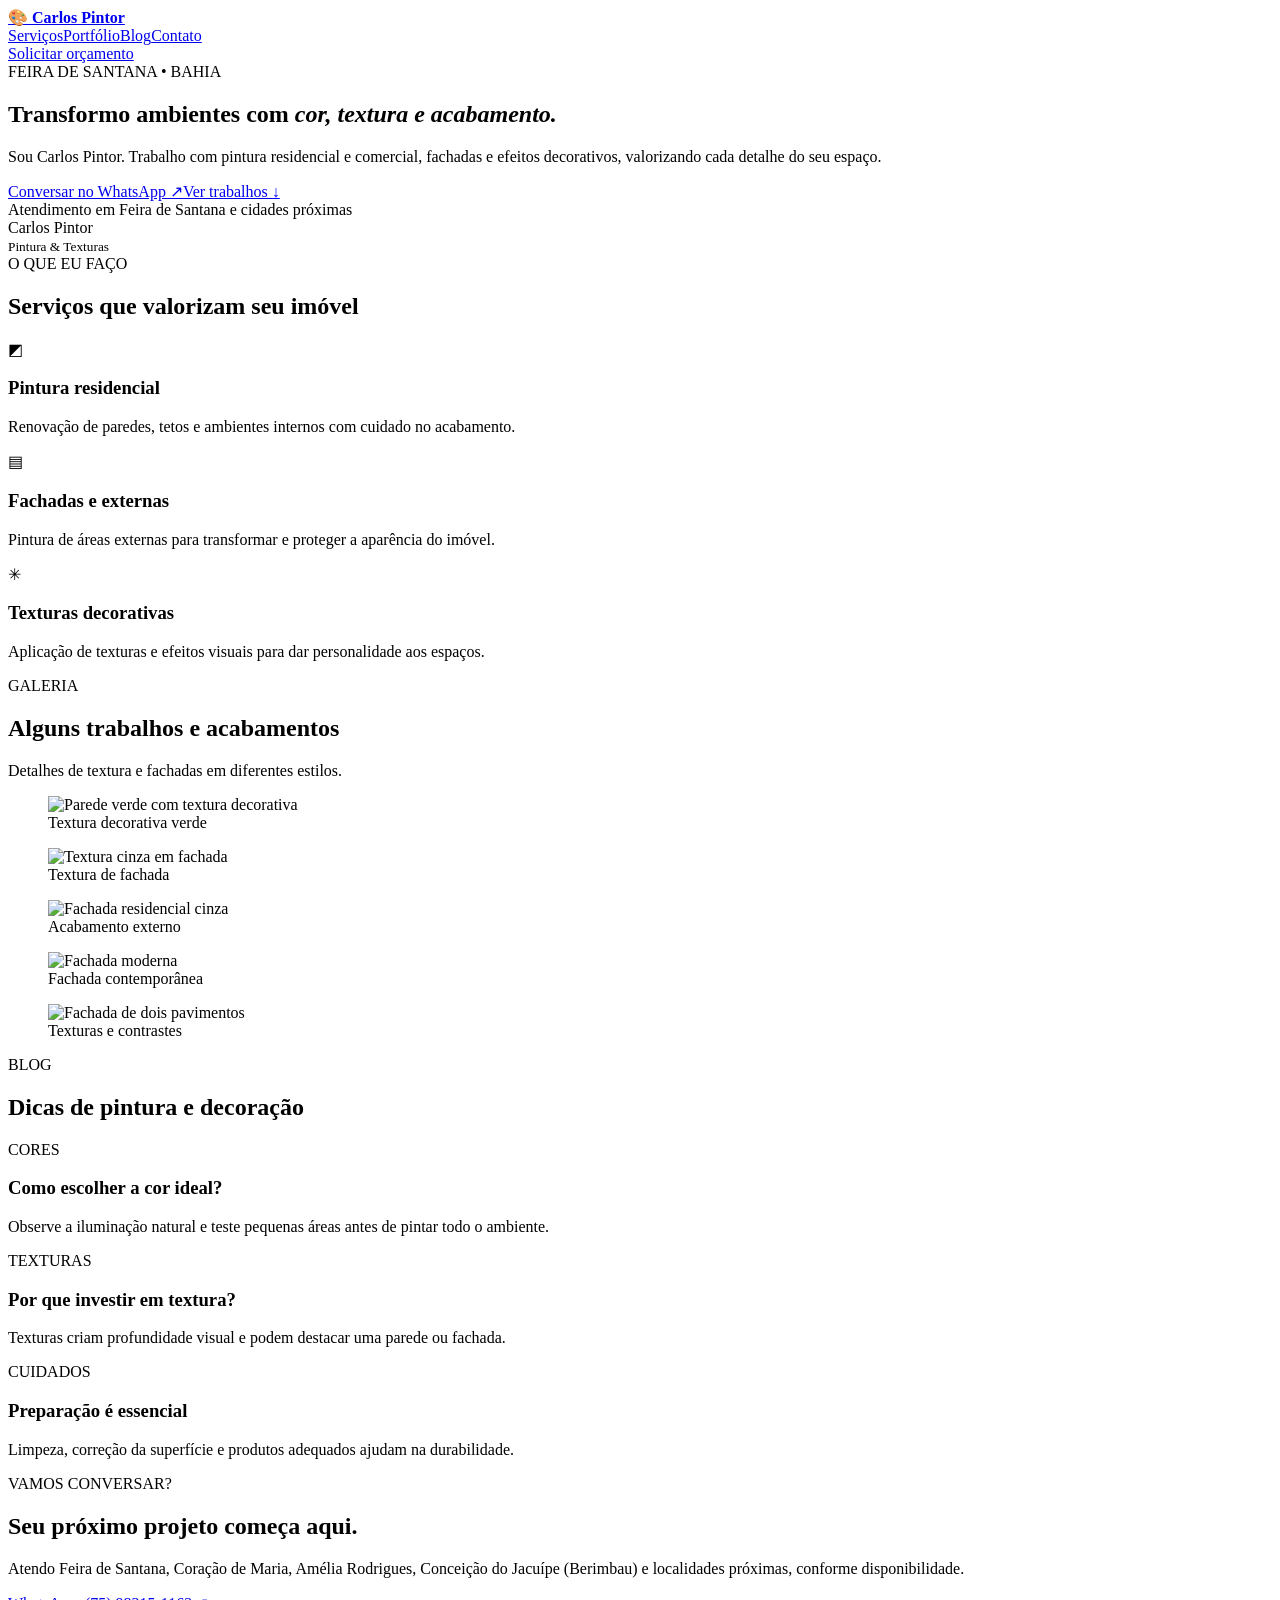
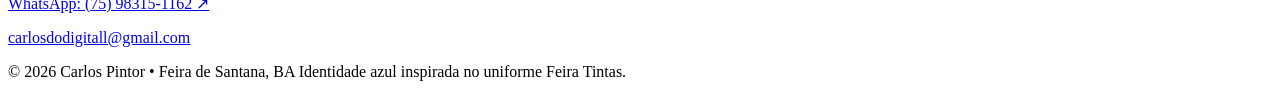
==== index.html @ fbe7dc2e "feat: criar página de portfólio Carlos Pintor" ====
<!doctype html><html lang="pt-BR"><head><meta charset="UTF-8"><meta name="viewport" content="width=device-width,initial-scale=1"><meta name="description" content="Carlos Pintor: pintura residencial, fachadas e texturas em Feira de Santana e região. Peça seu orçamento."><title>Carlos Pintor | Pintura e Texturas</title><link rel="stylesheet" href="/styles.css"></head><body><header><a class="brand" href="#inicio">🎨 <strong>Carlos Pintor</strong></a><nav><a href="#servicos">Serviços</a><a href="#projetos">Portfólio</a><a href="#blog">Blog</a><a href="#contato">Contato</a></nav><a class="btn small" href="https://wa.me/5575983151162?text=Ol%C3%A1%2C%20quero%20um%20or%C3%A7amento%20de%20pintura" target="_blank" rel="noopener noreferrer">Solicitar orçamento</a></header><main><section class="hero" id="inicio"><div class="hero-copy"><span class="eyebrow">FEIRA DE SANTANA • BAHIA</span><h1>Transformo ambientes com <em>cor, textura e acabamento.</em></h1><p>Sou Carlos Pintor. Trabalho com pintura residencial e comercial, fachadas e efeitos decorativos, valorizando cada detalhe do seu espaço.</p><div class="actions"><a class="btn" href="https://wa.me/5575983151162?text=Ol%C3%A1%20Carlos%2C%20quero%20solicitar%20um%20or%C3%A7amento" target="_blank" rel="noopener noreferrer">Conversar no WhatsApp ↗</a><a class="outline" href="#projetos">Ver trabalhos ↓</a></div><div class="hero-note">Atendimento em Feira de Santana e cidades próximas</div></div><div class="portrait"><img src="/assets/carlos.png" alt="Carlos Pintor com uniforme azul" onerror="this.style.display='none'"><span class="portrait-tag">Carlos Pintor<br><small>Pintura & Texturas</small></span></div></section><section class="section" id="servicos"><span class="eyebrow">O QUE EU FAÇO</span><h2>Serviços que valorizam seu imóvel</h2><div class="cards"><article><span class="symbol">◩</span><h3>Pintura residencial</h3><p>Renovação de paredes, tetos e ambientes internos com cuidado no acabamento.</p></article><article><span class="symbol">▤</span><h3>Fachadas e externas</h3><p>Pintura de áreas externas para transformar e proteger a aparência do imóvel.</p></article><article><span class="symbol">✳</span><h3>Texturas decorativas</h3><p>Aplicação de texturas e efeitos visuais para dar personalidade aos espaços.</p></article></div></section><section class="section pale" id="projetos"><span class="eyebrow">GALERIA</span><h2>Alguns trabalhos e acabamentos</h2><p class="lead">Detalhes de textura e fachadas em diferentes estilos.</p><div class="gallery"><figure><img src="/assets/1792934432982.jpg" alt="Parede verde com textura decorativa" loading="lazy"><figcaption>Textura decorativa verde</figcaption></figure><figure><img src="/assets/1792761694678.jpg" alt="Textura cinza em fachada" loading="lazy"><figcaption>Textura de fachada</figcaption></figure><figure><img src="/assets/1792761696496.jpg" alt="Fachada residencial cinza" loading="lazy"><figcaption>Acabamento externo</figcaption></figure><figure><img src="/assets/1792761690546.jpg" alt="Fachada moderna" loading="lazy"><figcaption>Fachada contemporânea</figcaption></figure><figure><img src="/assets/1792761692665.jpg" alt="Fachada de dois pavimentos" loading="lazy"><figcaption>Texturas e contrastes</figcaption></figure></div></section><section class="section" id="blog"><span class="eyebrow">BLOG</span><h2>Dicas de pintura e decoração</h2><div class="cards"><article><span class="eyebrow">CORES</span><h3>Como escolher a cor ideal?</h3><p>Observe a iluminação natural e teste pequenas áreas antes de pintar todo o ambiente.</p></article><article><span class="eyebrow">TEXTURAS</span><h3>Por que investir em textura?</h3><p>Texturas criam profundidade visual e podem destacar uma parede ou fachada.</p></article><article><span class="eyebrow">CUIDADOS</span><h3>Preparação é essencial</h3><p>Limpeza, correção da superfície e produtos adequados ajudam na durabilidade.</p></article></div></section><section class="contact" id="contato"><span class="eyebrow">VAMOS CONVERSAR?</span><h2>Seu próximo projeto começa aqui.</h2><p>Atendo Feira de Santana, Coração de Maria, Amélia Rodrigues, Conceição do Jacuípe (Berimbau) e localidades próximas, conforme disponibilidade.</p><a class="btn light" href="https://wa.me/5575983151162?text=Ol%C3%A1%20Carlos%2C%20gostaria%20de%20um%20or%C3%A7amento" target="_blank" rel="noopener noreferrer">WhatsApp: (75) 98315-1162 ↗</a><p><a href="mailto:carlosdodigitall@gmail.com">carlosdodigitall@gmail.com</a></p></section></main><footer>© <span id="year">2026</span> Carlos Pintor • Feira de Santana, BA <span>Identidade azul inspirada no uniforme Feira Tintas.</span></footer><script src="/script.js" defer></script></body></html>
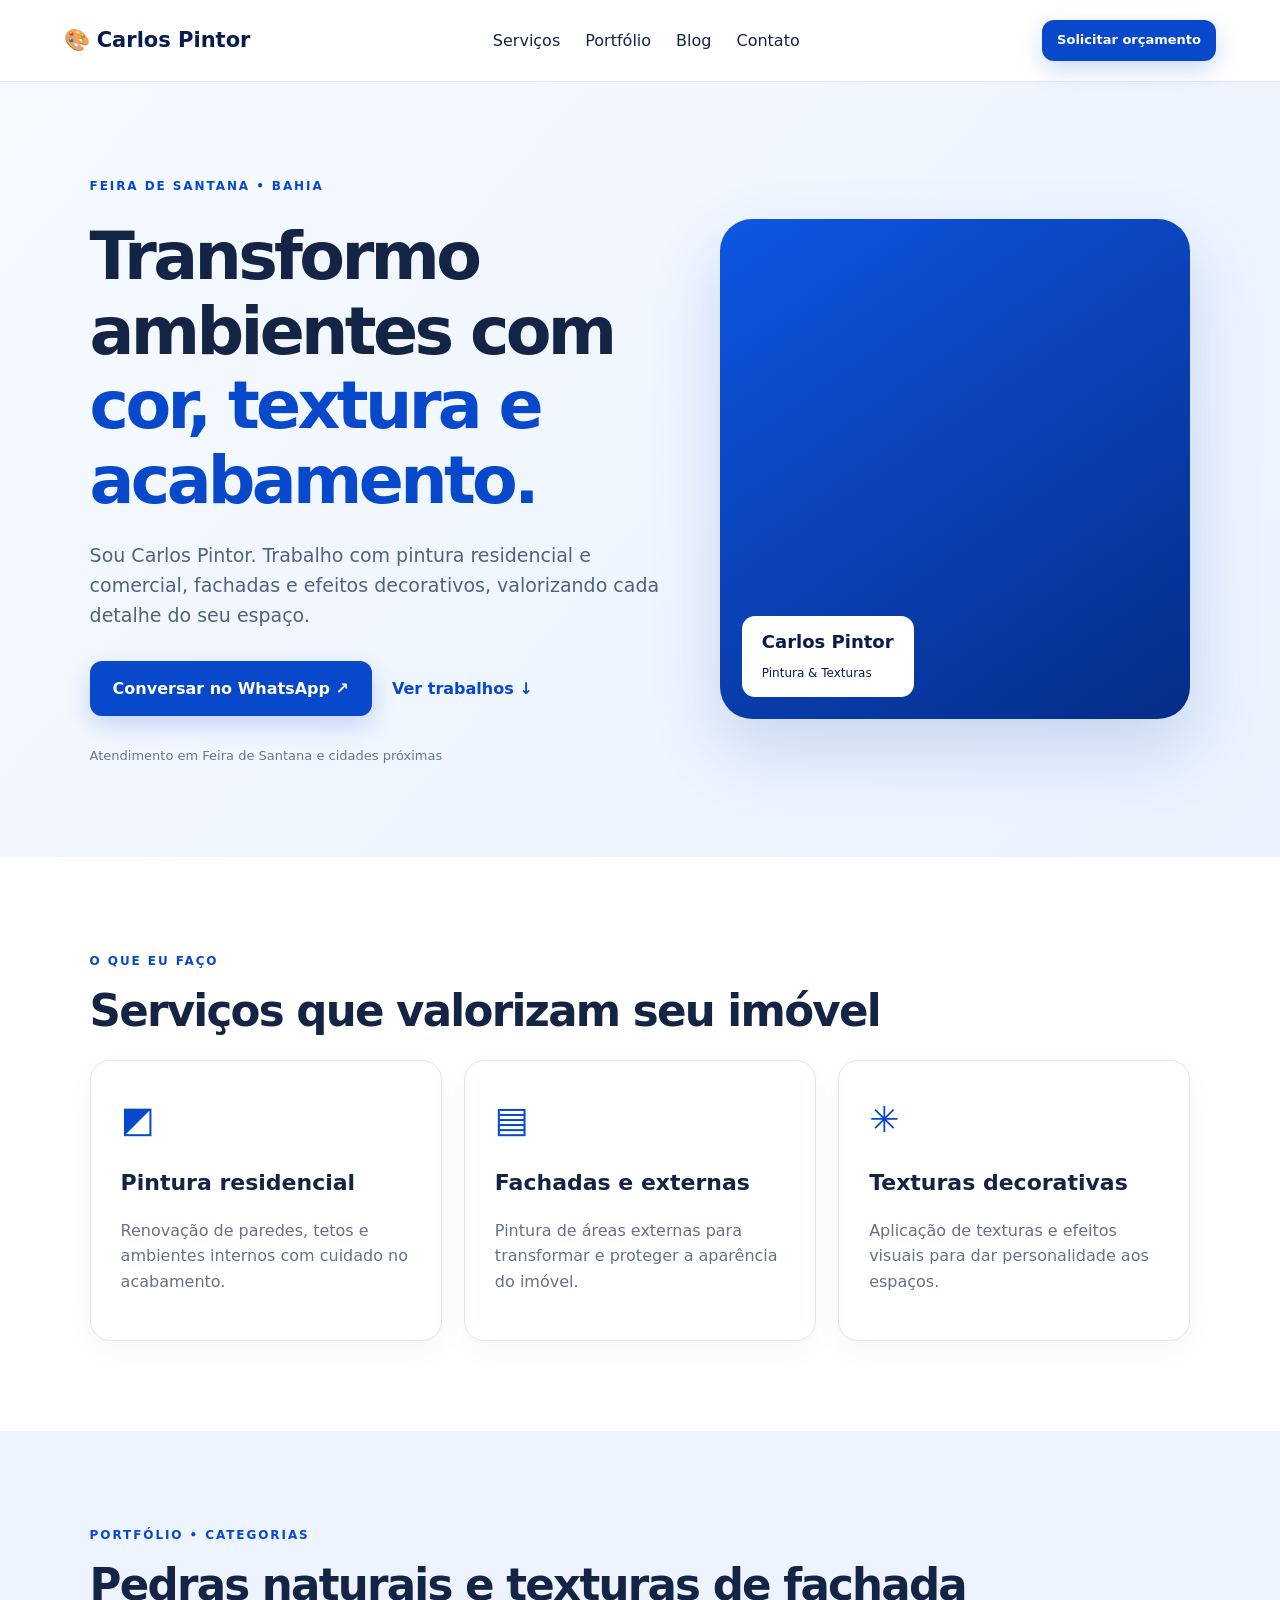
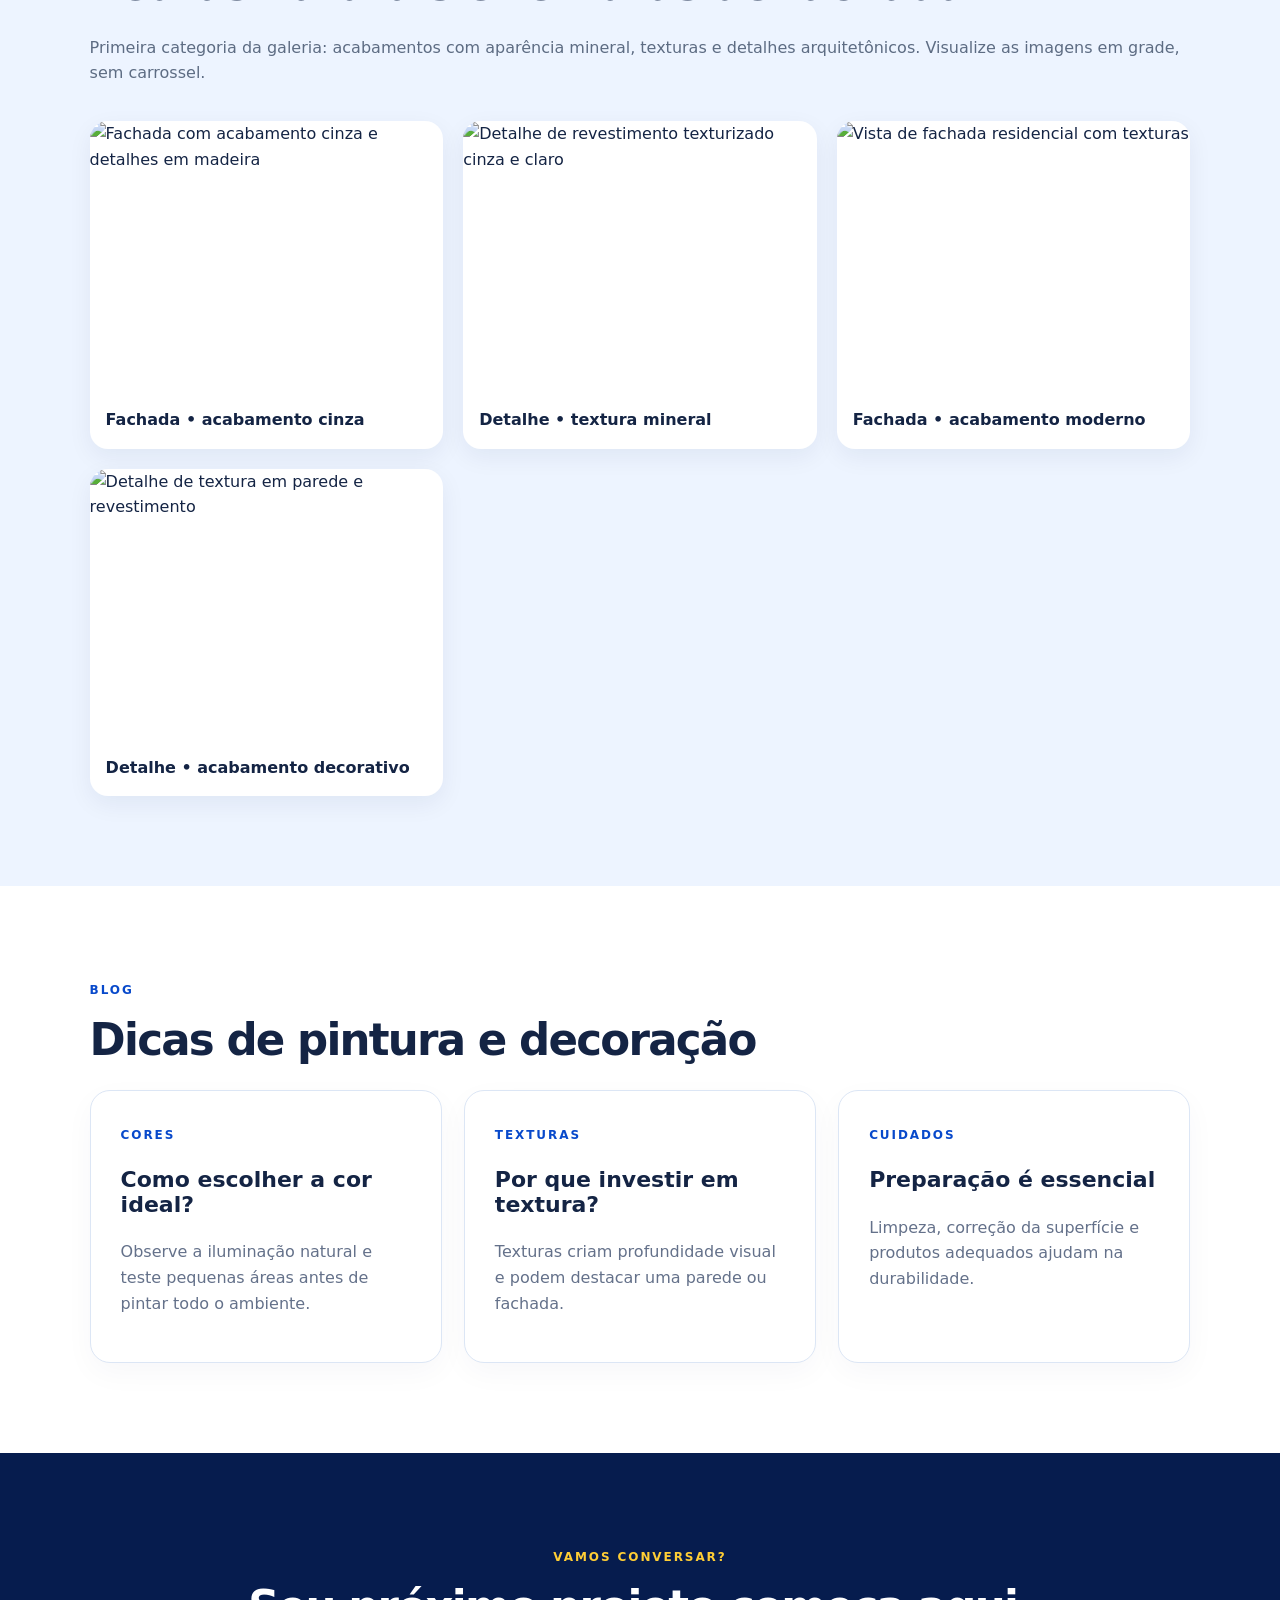
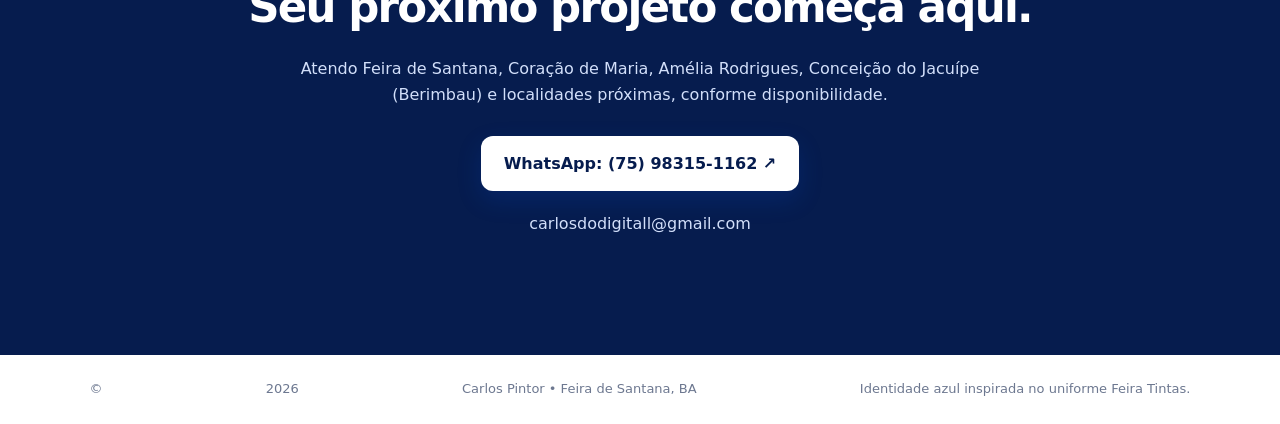
==== commit 5e132908: "feat: criar categoria pedras naturais em grade" ====
--- a/index.html
+++ b/index.html
@@ -1 +1 @@
-<!doctype html><html lang="pt-BR"><head><meta charset="UTF-8"><meta name="viewport" content="width=device-width,initial-scale=1"><meta name="description" content="Carlos Pintor: pintura residencial, fachadas e texturas em Feira de Santana e região. Peça seu orçamento."><title>Carlos Pintor | Pintura e Texturas</title><link rel="stylesheet" href="/styles.css"></head><body><header><a class="brand" href="#inicio">🎨 <strong>Carlos Pintor</strong></a><nav><a href="#servicos">Serviços</a><a href="#projetos">Portfólio</a><a href="#blog">Blog</a><a href="#contato">Contato</a></nav><a class="btn small" href="https://wa.me/5575983151162?text=Ol%C3%A1%2C%20quero%20um%20or%C3%A7amento%20de%20pintura" target="_blank" rel="noopener noreferrer">Solicitar orçamento</a></header><main><section class="hero" id="inicio"><div class="hero-copy"><span class="eyebrow">FEIRA DE SANTANA • BAHIA</span><h1>Transformo ambientes com <em>cor, textura e acabamento.</em></h1><p>Sou Carlos Pintor. Trabalho com pintura residencial e comercial, fachadas e efeitos decorativos, valorizando cada detalhe do seu espaço.</p><div class="actions"><a class="btn" href="https://wa.me/5575983151162?text=Ol%C3%A1%20Carlos%2C%20quero%20solicitar%20um%20or%C3%A7amento" target="_blank" rel="noopener noreferrer">Conversar no WhatsApp ↗</a><a class="outline" href="#projetos">Ver trabalhos ↓</a></div><div class="hero-note">Atendimento em Feira de Santana e cidades próximas</div></div><div class="portrait"><img src="/assets/carlos.png" alt="Carlos Pintor com uniforme azul" onerror="this.style.display='none'"><span class="portrait-tag">Carlos Pintor<br><small>Pintura & Texturas</small></span></div></section><section class="section" id="servicos"><span class="eyebrow">O QUE EU FAÇO</span><h2>Serviços que valorizam seu imóvel</h2><div class="cards"><article><span class="symbol">◩</span><h3>Pintura residencial</h3><p>Renovação de paredes, tetos e ambientes internos com cuidado no acabamento.</p></article><article><span class="symbol">▤</span><h3>Fachadas e externas</h3><p>Pintura de áreas externas para transformar e proteger a aparência do imóvel.</p></article><article><span class="symbol">✳</span><h3>Texturas decorativas</h3><p>Aplicação de texturas e efeitos visuais para dar personalidade aos espaços.</p></article></div></section><section class="section pale" id="projetos"><span class="eyebrow">GALERIA</span><h2>Alguns trabalhos e acabamentos</h2><p class="lead">Detalhes de textura e fachadas em diferentes estilos.</p><div class="gallery"><figure><img src="/assets/1792934432982.jpg" alt="Parede verde com textura decorativa" loading="lazy"><figcaption>Textura decorativa verde</figcaption></figure><figure><img src="/assets/1792761694678.jpg" alt="Textura cinza em fachada" loading="lazy"><figcaption>Textura de fachada</figcaption></figure><figure><img src="/assets/1792761696496.jpg" alt="Fachada residencial cinza" loading="lazy"><figcaption>Acabamento externo</figcaption></figure><figure><img src="/assets/1792761690546.jpg" alt="Fachada moderna" loading="lazy"><figcaption>Fachada contemporânea</figcaption></figure><figure><img src="/assets/1792761692665.jpg" alt="Fachada de dois pavimentos" loading="lazy"><figcaption>Texturas e contrastes</figcaption></figure></div></section><section class="section" id="blog"><span class="eyebrow">BLOG</span><h2>Dicas de pintura e decoração</h2><div class="cards"><article><span class="eyebrow">CORES</span><h3>Como escolher a cor ideal?</h3><p>Observe a iluminação natural e teste pequenas áreas antes de pintar todo o ambiente.</p></article><article><span class="eyebrow">TEXTURAS</span><h3>Por que investir em textura?</h3><p>Texturas criam profundidade visual e podem destacar uma parede ou fachada.</p></article><article><span class="eyebrow">CUIDADOS</span><h3>Preparação é essencial</h3><p>Limpeza, correção da superfície e produtos adequados ajudam na durabilidade.</p></article></div></section><section class="contact" id="contato"><span class="eyebrow">VAMOS CONVERSAR?</span><h2>Seu próximo projeto começa aqui.</h2><p>Atendo Feira de Santana, Coração de Maria, Amélia Rodrigues, Conceição do Jacuípe (Berimbau) e localidades próximas, conforme disponibilidade.</p><a class="btn light" href="https://wa.me/5575983151162?text=Ol%C3%A1%20Carlos%2C%20gostaria%20de%20um%20or%C3%A7amento" target="_blank" rel="noopener noreferrer">WhatsApp: (75) 98315-1162 ↗</a><p><a href="mailto:carlosdodigitall@gmail.com">carlosdodigitall@gmail.com</a></p></section></main><footer>© <span id="year">2026</span> Carlos Pintor • Feira de Santana, BA <span>Identidade azul inspirada no uniforme Feira Tintas.</span></footer><script src="/script.js" defer></script></body></html>+<!doctype html><html lang="pt-BR"><head><meta charset="UTF-8"><meta name="viewport" content="width=device-width,initial-scale=1"><meta name="description" content="Carlos Pintor: pintura residencial, fachadas e texturas em Feira de Santana e região. Peça seu orçamento."><title>Carlos Pintor | Pintura e Texturas</title><link rel="stylesheet" href="/styles.css"></head><body><header><a class="brand" href="#inicio">🎨 <strong>Carlos Pintor</strong></a><nav><a href="#servicos">Serviços</a><a href="#projetos">Portfólio</a><a href="#blog">Blog</a><a href="#contato">Contato</a></nav><a class="btn small" href="https://wa.me/5575983151162?text=Ol%C3%A1%2C%20quero%20um%20or%C3%A7amento%20de%20pintura" target="_blank" rel="noopener noreferrer">Solicitar orçamento</a></header><main><section class="hero" id="inicio"><div class="hero-copy"><span class="eyebrow">FEIRA DE SANTANA • BAHIA</span><h1>Transformo ambientes com <em>cor, textura e acabamento.</em></h1><p>Sou Carlos Pintor. Trabalho com pintura residencial e comercial, fachadas e efeitos decorativos, valorizando cada detalhe do seu espaço.</p><div class="actions"><a class="btn" href="https://wa.me/5575983151162?text=Ol%C3%A1%20Carlos%2C%20quero%20solicitar%20um%20or%C3%A7amento" target="_blank" rel="noopener noreferrer">Conversar no WhatsApp ↗</a><a class="outline" href="#projetos">Ver trabalhos ↓</a></div><div class="hero-note">Atendimento em Feira de Santana e cidades próximas</div></div><div class="portrait"><img src="/assets/carlos.png" alt="Carlos Pintor com uniforme azul" onerror="this.style.display='none'"><span class="portrait-tag">Carlos Pintor<br><small>Pintura & Texturas</small></span></div></section><section class="section" id="servicos"><span class="eyebrow">O QUE EU FAÇO</span><h2>Serviços que valorizam seu imóvel</h2><div class="cards"><article><span class="symbol">◩</span><h3>Pintura residencial</h3><p>Renovação de paredes, tetos e ambientes internos com cuidado no acabamento.</p></article><article><span class="symbol">▤</span><h3>Fachadas e externas</h3><p>Pintura de áreas externas para transformar e proteger a aparência do imóvel.</p></article><article><span class="symbol">✳</span><h3>Texturas decorativas</h3><p>Aplicação de texturas e efeitos visuais para dar personalidade aos espaços.</p></article></div></section><section class="section pale" id="projetos"><span class="eyebrow">PORTFÓLIO • CATEGORIAS</span><h2>Pedras naturais e texturas de fachada</h2><p class="lead">Primeira categoria da galeria: acabamentos com aparência mineral, texturas e detalhes arquitetônicos. Visualize as imagens em grade, sem carrossel.</p><div class="gallery category-grid"><figure><img src="/assets/1792761696496.jpg" alt="Fachada com acabamento cinza e detalhes em madeira" loading="lazy" width="1536" height="864"><figcaption>Fachada • acabamento cinza</figcaption></figure><figure><img src="/assets/1792761694678.jpg" alt="Detalhe de revestimento texturizado cinza e claro" loading="lazy" width="1536" height="864"><figcaption>Detalhe • textura mineral</figcaption></figure><figure><img src="/assets/1792761690546.jpg" alt="Vista de fachada residencial com texturas" loading="lazy" width="1536" height="864"><figcaption>Fachada • acabamento moderno</figcaption></figure><figure><img src="/assets/1792761692665.jpg" alt="Detalhe de textura em parede e revestimento" loading="lazy" width="1536" height="864"><figcaption>Detalhe • acabamento decorativo</figcaption></figure></div></section><section class="section" id="blog"><span class="eyebrow">BLOG</span><h2>Dicas de pintura e decoração</h2><div class="cards"><article><span class="eyebrow">CORES</span><h3>Como escolher a cor ideal?</h3><p>Observe a iluminação natural e teste pequenas áreas antes de pintar todo o ambiente.</p></article><article><span class="eyebrow">TEXTURAS</span><h3>Por que investir em textura?</h3><p>Texturas criam profundidade visual e podem destacar uma parede ou fachada.</p></article><article><span class="eyebrow">CUIDADOS</span><h3>Preparação é essencial</h3><p>Limpeza, correção da superfície e produtos adequados ajudam na durabilidade.</p></article></div></section><section class="contact" id="contato"><span class="eyebrow">VAMOS CONVERSAR?</span><h2>Seu próximo projeto começa aqui.</h2><p>Atendo Feira de Santana, Coração de Maria, Amélia Rodrigues, Conceição do Jacuípe (Berimbau) e localidades próximas, conforme disponibilidade.</p><a class="btn light" href="https://wa.me/5575983151162?text=Ol%C3%A1%20Carlos%2C%20gostaria%20de%20um%20or%C3%A7amento" target="_blank" rel="noopener noreferrer">WhatsApp: (75) 98315-1162 ↗</a><p><a href="mailto:carlosdodigitall@gmail.com">carlosdodigitall@gmail.com</a></p></section></main><footer>© <span id="year">2026</span> Carlos Pintor • Feira de Santana, BA <span>Identidade azul inspirada no uniforme Feira Tintas.</span></footer><script src="/script.js" defer></script></body></html>
--- a/styles.css
+++ b/styles.css
@@ -0,0 +1 @@
+:root{--blue:#0849cb;--deep:#061c4e;--ink:#142444;--sky:#edf4ff;--white:#fff;--gold:#ffce35}*{box-sizing:border-box}html{scroll-behavior:smooth}body{margin:0;font-family:Inter,system-ui,-apple-system,Segoe UI,sans-serif;color:var(--ink);background:white;line-height:1.6}a{color:inherit;text-decoration:none}header{display:flex;align-items:center;justify-content:space-between;gap:24px;padding:20px max(5vw,20px);position:sticky;top:0;background:#fffffff2;backdrop-filter:blur(14px);z-index:5;border-bottom:1px solid #dce6f5}.brand{font-size:21px;color:var(--deep)}nav{display:flex;gap:25px}nav a:hover{color:var(--blue)}.btn{display:inline-flex;align-items:center;justify-content:center;padding:15px 23px;border-radius:12px;background:var(--blue);color:white;font-weight:700;box-shadow:0 9px 25px #0849cb33}.btn:hover{background:#073ca6}.small{padding:10px 15px;font-size:13px}.hero{display:grid;grid-template-columns:1.1fr .9fr;align-items:center;gap:5%;padding:90px 7%;background:linear-gradient(130deg,#f6faff,#eaf2ff);min-height:680px}.eyebrow{font-size:12px;font-weight:800;letter-spacing:.16em;color:var(--blue)}h1,h2,h3{line-height:1.12}h1{font-size:clamp(42px,5.2vw,76px);letter-spacing:-.055em;margin:22px 0}h1 em{font-style:normal;color:var(--blue)}h2{font-size:clamp(30px,3.4vw,48px);letter-spacing:-.04em;margin:14px 0 25px}.hero-copy>p{font-size:19px;max-width:610px;color:#52627e}.actions{display:flex;gap:20px;align-items:center;flex-wrap:wrap;margin:30px 0}.outline{font-weight:700;color:var(--blue)}.hero-note{font-size:13px;color:#667792}.portrait{height:500px;background:linear-gradient(145deg,#0e56e2,#052c87);border-radius:32px;overflow:hidden;position:relative;box-shadow:0 30px 70px #0a43a52c}.portrait img{width:100%;height:100%;object-fit:cover;object-position:center 35%}.portrait-tag{position:absolute;bottom:22px;left:22px;background:#fff;border-radius:13px;padding:12px 20px;font-size:18px;font-weight:800;color:var(--deep)}.portrait-tag small{font-size:12px;font-weight:500}.section{padding:90px 7%}.pale{background:var(--sky)}.lead{color:#5d6c83}.cards{display:grid;grid-template-columns:repeat(3,1fr);gap:22px}.cards article{border:1px solid #dce6f5;padding:30px;border-radius:20px;background:white;box-shadow:0 10px 30px #0b255009}.cards h3{font-size:22px}.cards p{color:#64718a}.symbol{font-size:36px;color:var(--blue)}.gallery{display:grid;grid-template-columns:repeat(3,1fr);gap:20px;margin-top:35px}.gallery figure{margin:0;border-radius:18px;overflow:hidden;background:white;box-shadow:0 8px 25px #0c255010}.gallery img{display:block;width:100%;height:270px;object-fit:cover}.gallery figcaption{padding:16px;font-weight:700}.contact{text-align:center;background:var(--deep);color:white;padding:90px 20px}.contact .eyebrow{color:var(--gold)}.contact p{max-width:690px;margin:20px auto 28px;color:#d2dffa}.contact .light{background:white;color:var(--deep)}.contact a:hover{text-decoration:underline}footer{padding:24px 7%;display:flex;justify-content:space-between;gap:20px;font-size:13px;color:#6d7890}@media(max-width:850px){header{flex-wrap:wrap}nav{order:3;width:100%;justify-content:space-between;gap:9px;font-size:13px}.hero{grid-template-columns:1fr;padding:55px 6%;gap:35px}.portrait{height:430px}.cards{grid-template-columns:1fr}.gallery{grid-template-columns:repeat(2,1fr)}footer{display:block}}@media(max-width:520px){.small{display:none}.gallery{grid-template-columns:1fr}.hero{padding-top:45px}.portrait{height:340px}.section{padding:65px 6%}h1{font-size:42px}}@media(prefers-reduced-motion:reduce){html{scroll-behavior:auto}}:focus-visible{outline:3px solid #f0b900;outline-offset:4px}
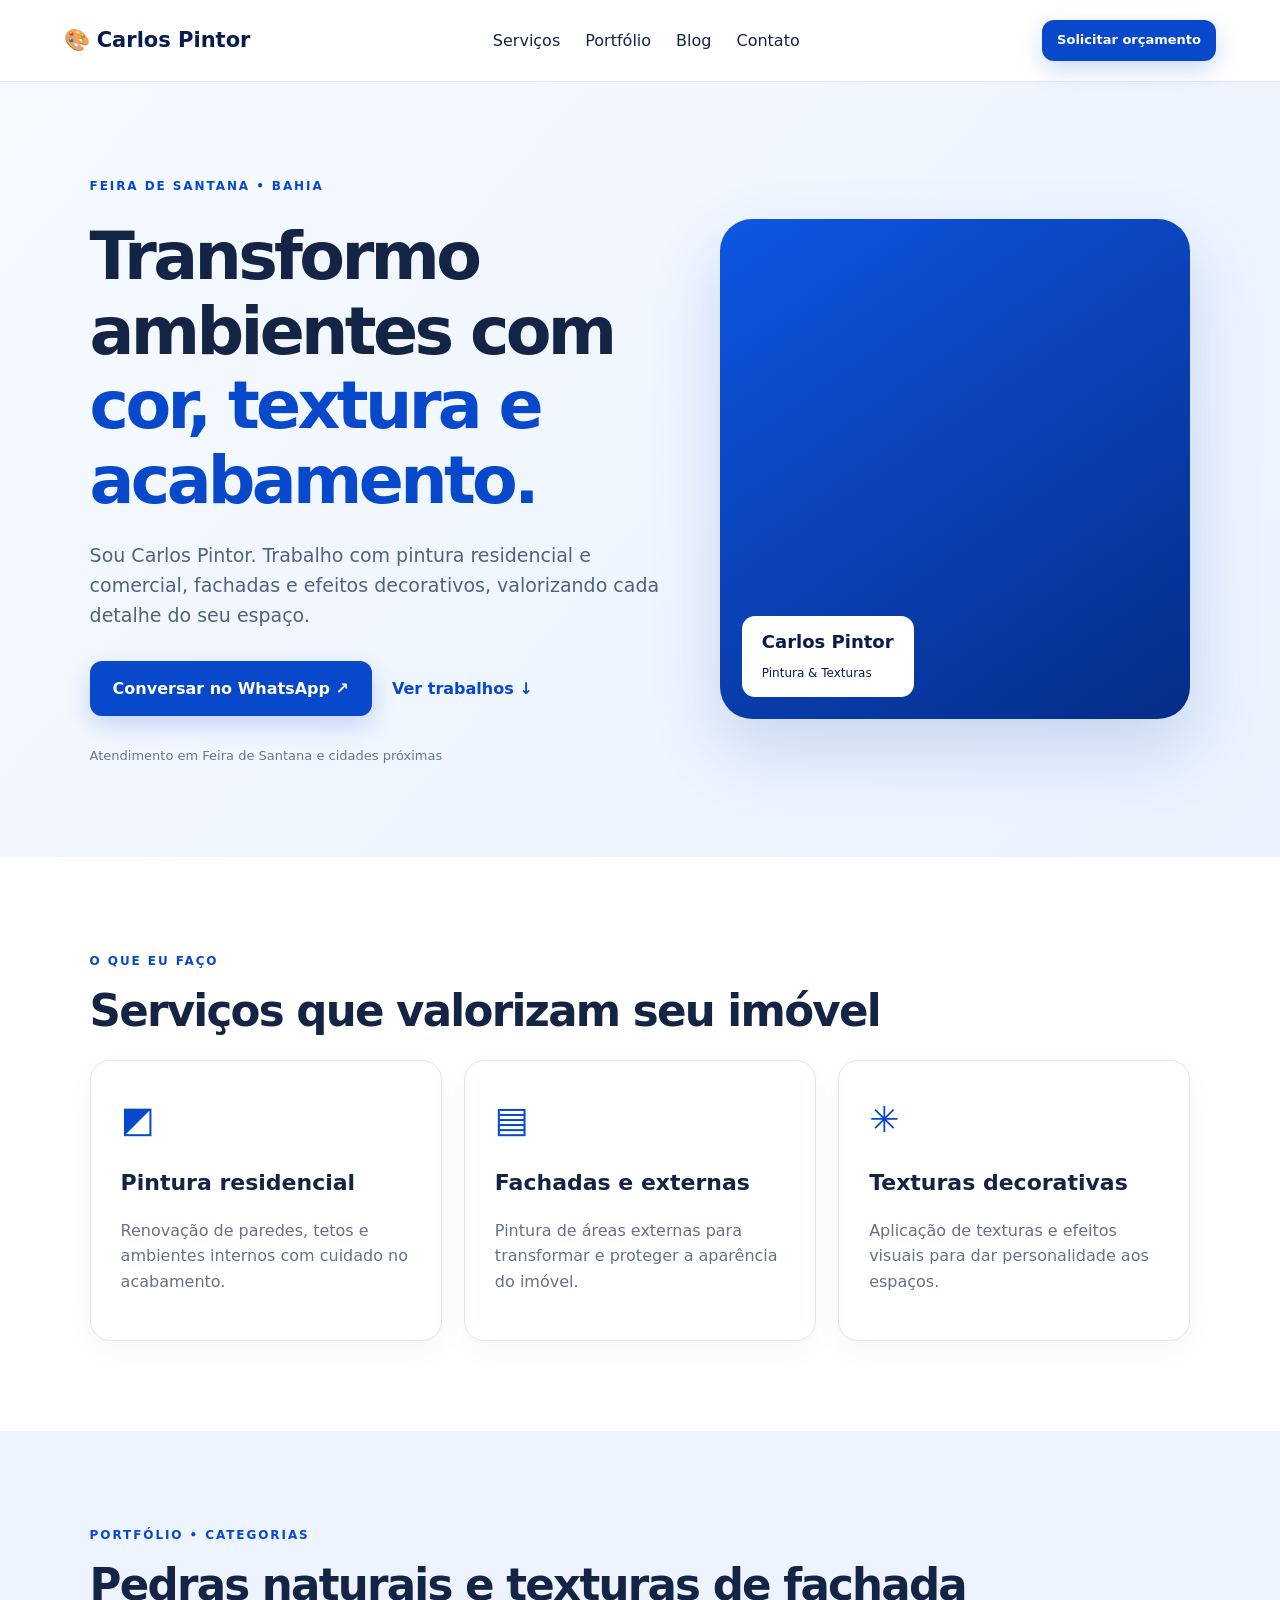
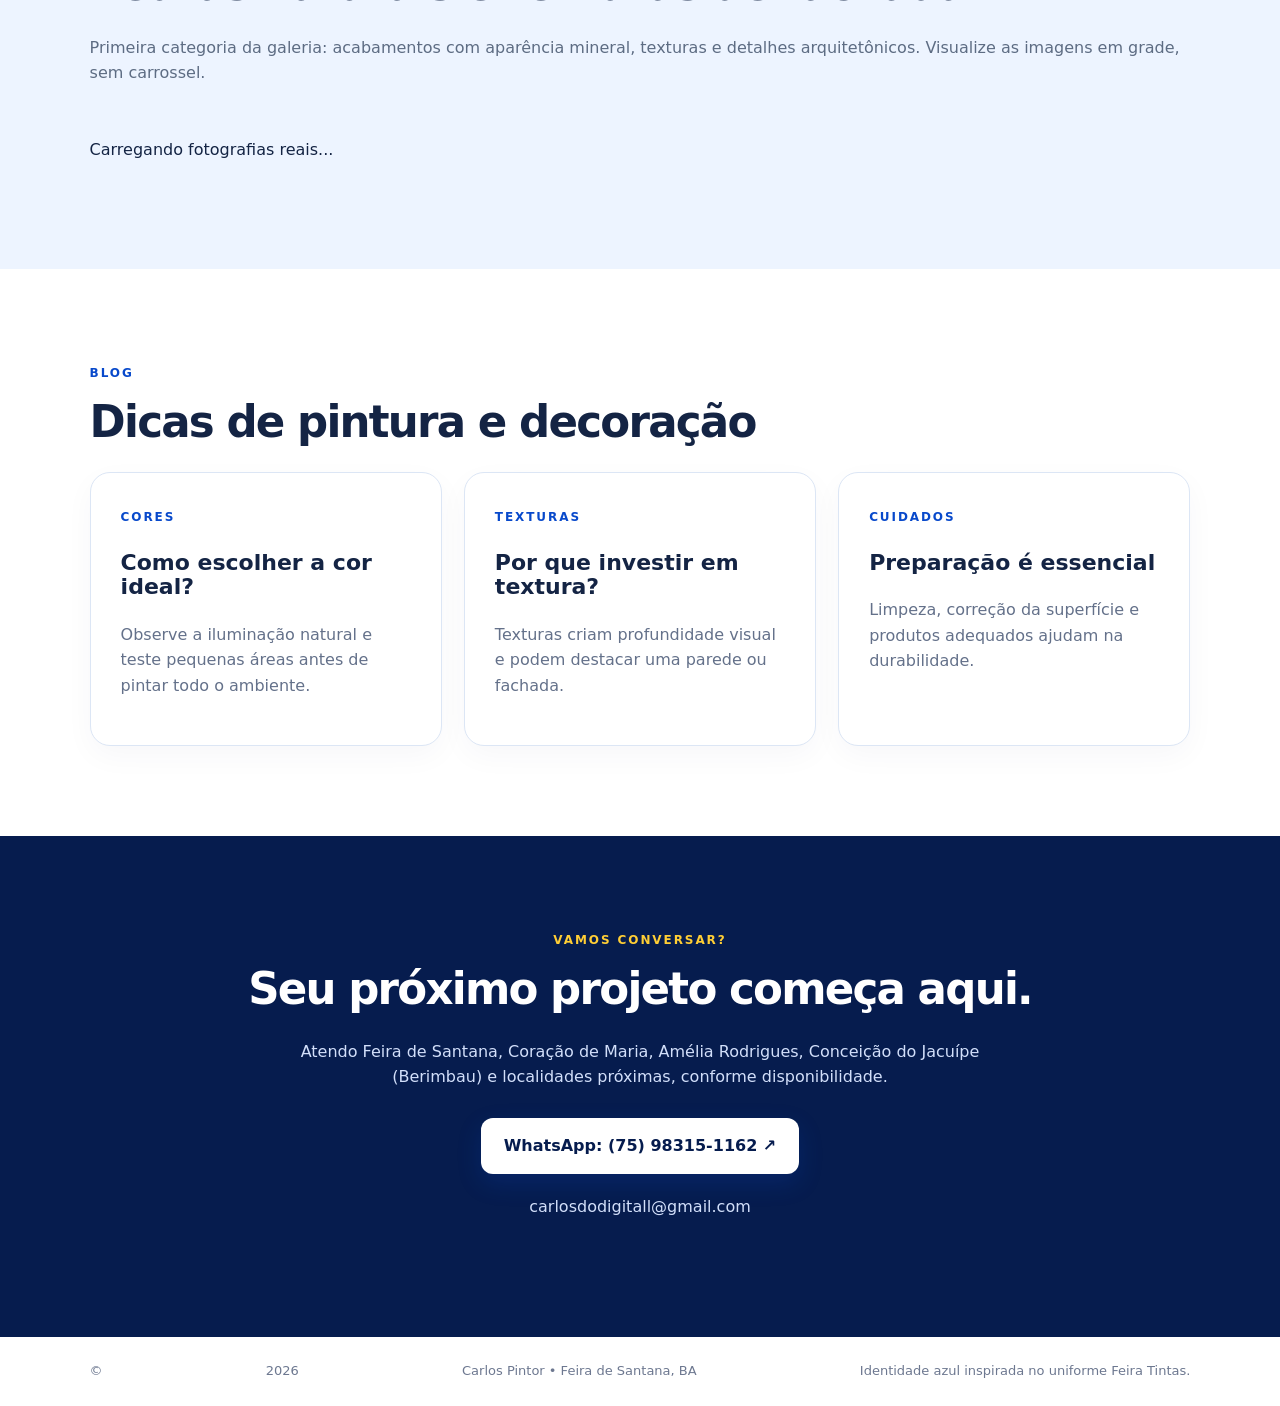
==== commit 38c04a50: "Connect public portfolio gallery to Supabase Storage" ====
--- a/index.html
+++ b/index.html
@@ -1 +1 @@
-<!doctype html><html lang="pt-BR"><head><meta charset="UTF-8"><meta name="viewport" content="width=device-width,initial-scale=1"><meta name="description" content="Carlos Pintor: pintura residencial, fachadas e texturas em Feira de Santana e região. Peça seu orçamento."><title>Carlos Pintor | Pintura e Texturas</title><link rel="stylesheet" href="/styles.css"></head><body><header><a class="brand" href="#inicio">🎨 <strong>Carlos Pintor</strong></a><nav><a href="#servicos">Serviços</a><a href="#projetos">Portfólio</a><a href="#blog">Blog</a><a href="#contato">Contato</a></nav><a class="btn small" href="https://wa.me/5575983151162?text=Ol%C3%A1%2C%20quero%20um%20or%C3%A7amento%20de%20pintura" target="_blank" rel="noopener noreferrer">Solicitar orçamento</a></header><main><section class="hero" id="inicio"><div class="hero-copy"><span class="eyebrow">FEIRA DE SANTANA • BAHIA</span><h1>Transformo ambientes com <em>cor, textura e acabamento.</em></h1><p>Sou Carlos Pintor. Trabalho com pintura residencial e comercial, fachadas e efeitos decorativos, valorizando cada detalhe do seu espaço.</p><div class="actions"><a class="btn" href="https://wa.me/5575983151162?text=Ol%C3%A1%20Carlos%2C%20quero%20solicitar%20um%20or%C3%A7amento" target="_blank" rel="noopener noreferrer">Conversar no WhatsApp ↗</a><a class="outline" href="#projetos">Ver trabalhos ↓</a></div><div class="hero-note">Atendimento em Feira de Santana e cidades próximas</div></div><div class="portrait"><img src="/assets/carlos.png" alt="Carlos Pintor com uniforme azul" onerror="this.style.display='none'"><span class="portrait-tag">Carlos Pintor<br><small>Pintura & Texturas</small></span></div></section><section class="section" id="servicos"><span class="eyebrow">O QUE EU FAÇO</span><h2>Serviços que valorizam seu imóvel</h2><div class="cards"><article><span class="symbol">◩</span><h3>Pintura residencial</h3><p>Renovação de paredes, tetos e ambientes internos com cuidado no acabamento.</p></article><article><span class="symbol">▤</span><h3>Fachadas e externas</h3><p>Pintura de áreas externas para transformar e proteger a aparência do imóvel.</p></article><article><span class="symbol">✳</span><h3>Texturas decorativas</h3><p>Aplicação de texturas e efeitos visuais para dar personalidade aos espaços.</p></article></div></section><section class="section pale" id="projetos"><span class="eyebrow">PORTFÓLIO • CATEGORIAS</span><h2>Pedras naturais e texturas de fachada</h2><p class="lead">Primeira categoria da galeria: acabamentos com aparência mineral, texturas e detalhes arquitetônicos. Visualize as imagens em grade, sem carrossel.</p><div class="gallery category-grid"><figure><img src="/assets/1792761696496.jpg" alt="Fachada com acabamento cinza e detalhes em madeira" loading="lazy" width="1536" height="864"><figcaption>Fachada • acabamento cinza</figcaption></figure><figure><img src="/assets/1792761694678.jpg" alt="Detalhe de revestimento texturizado cinza e claro" loading="lazy" width="1536" height="864"><figcaption>Detalhe • textura mineral</figcaption></figure><figure><img src="/assets/1792761690546.jpg" alt="Vista de fachada residencial com texturas" loading="lazy" width="1536" height="864"><figcaption>Fachada • acabamento moderno</figcaption></figure><figure><img src="/assets/1792761692665.jpg" alt="Detalhe de textura em parede e revestimento" loading="lazy" width="1536" height="864"><figcaption>Detalhe • acabamento decorativo</figcaption></figure></div></section><section class="section" id="blog"><span class="eyebrow">BLOG</span><h2>Dicas de pintura e decoração</h2><div class="cards"><article><span class="eyebrow">CORES</span><h3>Como escolher a cor ideal?</h3><p>Observe a iluminação natural e teste pequenas áreas antes de pintar todo o ambiente.</p></article><article><span class="eyebrow">TEXTURAS</span><h3>Por que investir em textura?</h3><p>Texturas criam profundidade visual e podem destacar uma parede ou fachada.</p></article><article><span class="eyebrow">CUIDADOS</span><h3>Preparação é essencial</h3><p>Limpeza, correção da superfície e produtos adequados ajudam na durabilidade.</p></article></div></section><section class="contact" id="contato"><span class="eyebrow">VAMOS CONVERSAR?</span><h2>Seu próximo projeto começa aqui.</h2><p>Atendo Feira de Santana, Coração de Maria, Amélia Rodrigues, Conceição do Jacuípe (Berimbau) e localidades próximas, conforme disponibilidade.</p><a class="btn light" href="https://wa.me/5575983151162?text=Ol%C3%A1%20Carlos%2C%20gostaria%20de%20um%20or%C3%A7amento" target="_blank" rel="noopener noreferrer">WhatsApp: (75) 98315-1162 ↗</a><p><a href="mailto:carlosdodigitall@gmail.com">carlosdodigitall@gmail.com</a></p></section></main><footer>© <span id="year">2026</span> Carlos Pintor • Feira de Santana, BA <span>Identidade azul inspirada no uniforme Feira Tintas.</span></footer><script src="/script.js" defer></script></body></html>+<!doctype html><html lang="pt-BR"><head><meta charset="UTF-8"><meta name="viewport" content="width=device-width,initial-scale=1"><meta name="description" content="Carlos Pintor: pintura residencial, fachadas e texturas em Feira de Santana e região. Peça seu orçamento."><title>Carlos Pintor | Pintura e Texturas</title><link rel="stylesheet" href="/styles.css"></head><body><header><a class="brand" href="#inicio">🎨 <strong>Carlos Pintor</strong></a><nav><a href="#servicos">Serviços</a><a href="#projetos">Portfólio</a><a href="#blog">Blog</a><a href="#contato">Contato</a></nav><a class="btn small" href="https://wa.me/5575983151162?text=Ol%C3%A1%2C%20quero%20um%20or%C3%A7amento%20de%20pintura" target="_blank" rel="noopener noreferrer">Solicitar orçamento</a></header><main><section class="hero" id="inicio"><div class="hero-copy"><span class="eyebrow">FEIRA DE SANTANA • BAHIA</span><h1>Transformo ambientes com <em>cor, textura e acabamento.</em></h1><p>Sou Carlos Pintor. Trabalho com pintura residencial e comercial, fachadas e efeitos decorativos, valorizando cada detalhe do seu espaço.</p><div class="actions"><a class="btn" href="https://wa.me/5575983151162?text=Ol%C3%A1%20Carlos%2C%20quero%20solicitar%20um%20or%C3%A7amento" target="_blank" rel="noopener noreferrer">Conversar no WhatsApp ↗</a><a class="outline" href="#projetos">Ver trabalhos ↓</a></div><div class="hero-note">Atendimento em Feira de Santana e cidades próximas</div></div><div class="portrait"><img src="/assets/carlos.png" alt="Carlos Pintor com uniforme azul" onerror="this.style.display='none'"><span class="portrait-tag">Carlos Pintor<br><small>Pintura & Texturas</small></span></div></section><section class="section" id="servicos"><span class="eyebrow">O QUE EU FAÇO</span><h2>Serviços que valorizam seu imóvel</h2><div class="cards"><article><span class="symbol">◩</span><h3>Pintura residencial</h3><p>Renovação de paredes, tetos e ambientes internos com cuidado no acabamento.</p></article><article><span class="symbol">▤</span><h3>Fachadas e externas</h3><p>Pintura de áreas externas para transformar e proteger a aparência do imóvel.</p></article><article><span class="symbol">✳</span><h3>Texturas decorativas</h3><p>Aplicação de texturas e efeitos visuais para dar personalidade aos espaços.</p></article></div></section><section class="section pale" id="projetos"><span class="eyebrow">PORTFÓLIO • CATEGORIAS</span><h2>Pedras naturais e texturas de fachada</h2><p class="lead">Primeira categoria da galeria: acabamentos com aparência mineral, texturas e detalhes arquitetônicos. Visualize as imagens em grade, sem carrossel.</p><div class="gallery category-grid" id="portfolio-gallery"><p>Carregando fotografias reais...</p></div></section><section class="section" id="blog"><span class="eyebrow">BLOG</span><h2>Dicas de pintura e decoração</h2><div class="cards"><article><span class="eyebrow">CORES</span><h3>Como escolher a cor ideal?</h3><p>Observe a iluminação natural e teste pequenas áreas antes de pintar todo o ambiente.</p></article><article><span class="eyebrow">TEXTURAS</span><h3>Por que investir em textura?</h3><p>Texturas criam profundidade visual e podem destacar uma parede ou fachada.</p></article><article><span class="eyebrow">CUIDADOS</span><h3>Preparação é essencial</h3><p>Limpeza, correção da superfície e produtos adequados ajudam na durabilidade.</p></article></div></section><section class="contact" id="contato"><span class="eyebrow">VAMOS CONVERSAR?</span><h2>Seu próximo projeto começa aqui.</h2><p>Atendo Feira de Santana, Coração de Maria, Amélia Rodrigues, Conceição do Jacuípe (Berimbau) e localidades próximas, conforme disponibilidade.</p><a class="btn light" href="https://wa.me/5575983151162?text=Ol%C3%A1%20Carlos%2C%20gostaria%20de%20um%20or%C3%A7amento" target="_blank" rel="noopener noreferrer">WhatsApp: (75) 98315-1162 ↗</a><p><a href="mailto:carlosdodigitall@gmail.com">carlosdodigitall@gmail.com</a></p></section></main><footer>© <span id="year">2026</span> Carlos Pintor • Feira de Santana, BA <span>Identidade azul inspirada no uniforme Feira Tintas.</span></footer><script type="module" src="/portfolio.js"></script><script src="/script.js" defer></script></body></html>
--- a/styles.css
+++ b/styles.css
@@ -1 +1,3 @@
-:root{--blue:#0849cb;--deep:#061c4e;--ink:#142444;--sky:#edf4ff;--white:#fff;--gold:#ffce35}*{box-sizing:border-box}html{scroll-behavior:smooth}body{margin:0;font-family:Inter,system-ui,-apple-system,Segoe UI,sans-serif;color:var(--ink);background:white;line-height:1.6}a{color:inherit;text-decoration:none}header{display:flex;align-items:center;justify-content:space-between;gap:24px;padding:20px max(5vw,20px);position:sticky;top:0;background:#fffffff2;backdrop-filter:blur(14px);z-index:5;border-bottom:1px solid #dce6f5}.brand{font-size:21px;color:var(--deep)}nav{display:flex;gap:25px}nav a:hover{color:var(--blue)}.btn{display:inline-flex;align-items:center;justify-content:center;padding:15px 23px;border-radius:12px;background:var(--blue);color:white;font-weight:700;box-shadow:0 9px 25px #0849cb33}.btn:hover{background:#073ca6}.small{padding:10px 15px;font-size:13px}.hero{display:grid;grid-template-columns:1.1fr .9fr;align-items:center;gap:5%;padding:90px 7%;background:linear-gradient(130deg,#f6faff,#eaf2ff);min-height:680px}.eyebrow{font-size:12px;font-weight:800;letter-spacing:.16em;color:var(--blue)}h1,h2,h3{line-height:1.12}h1{font-size:clamp(42px,5.2vw,76px);letter-spacing:-.055em;margin:22px 0}h1 em{font-style:normal;color:var(--blue)}h2{font-size:clamp(30px,3.4vw,48px);letter-spacing:-.04em;margin:14px 0 25px}.hero-copy>p{font-size:19px;max-width:610px;color:#52627e}.actions{display:flex;gap:20px;align-items:center;flex-wrap:wrap;margin:30px 0}.outline{font-weight:700;color:var(--blue)}.hero-note{font-size:13px;color:#667792}.portrait{height:500px;background:linear-gradient(145deg,#0e56e2,#052c87);border-radius:32px;overflow:hidden;position:relative;box-shadow:0 30px 70px #0a43a52c}.portrait img{width:100%;height:100%;object-fit:cover;object-position:center 35%}.portrait-tag{position:absolute;bottom:22px;left:22px;background:#fff;border-radius:13px;padding:12px 20px;font-size:18px;font-weight:800;color:var(--deep)}.portrait-tag small{font-size:12px;font-weight:500}.section{padding:90px 7%}.pale{background:var(--sky)}.lead{color:#5d6c83}.cards{display:grid;grid-template-columns:repeat(3,1fr);gap:22px}.cards article{border:1px solid #dce6f5;padding:30px;border-radius:20px;background:white;box-shadow:0 10px 30px #0b255009}.cards h3{font-size:22px}.cards p{color:#64718a}.symbol{font-size:36px;color:var(--blue)}.gallery{display:grid;grid-template-columns:repeat(3,1fr);gap:20px;margin-top:35px}.gallery figure{margin:0;border-radius:18px;overflow:hidden;background:white;box-shadow:0 8px 25px #0c255010}.gallery img{display:block;width:100%;height:270px;object-fit:cover}.gallery figcaption{padding:16px;font-weight:700}.contact{text-align:center;background:var(--deep);color:white;padding:90px 20px}.contact .eyebrow{color:var(--gold)}.contact p{max-width:690px;margin:20px auto 28px;color:#d2dffa}.contact .light{background:white;color:var(--deep)}.contact a:hover{text-decoration:underline}footer{padding:24px 7%;display:flex;justify-content:space-between;gap:20px;font-size:13px;color:#6d7890}@media(max-width:850px){header{flex-wrap:wrap}nav{order:3;width:100%;justify-content:space-between;gap:9px;font-size:13px}.hero{grid-template-columns:1fr;padding:55px 6%;gap:35px}.portrait{height:430px}.cards{grid-template-columns:1fr}.gallery{grid-template-columns:repeat(2,1fr)}footer{display:block}}@media(max-width:520px){.small{display:none}.gallery{grid-template-columns:1fr}.hero{padding-top:45px}.portrait{height:340px}.section{padding:65px 6%}h1{font-size:42px}}@media(prefers-reduced-motion:reduce){html{scroll-behavior:auto}}:focus-visible{outline:3px solid #f0b900;outline-offset:4px}+:root{--blue:#0849cb;--deep:#061c4e;--ink:#142444;--sky:#edf4ff;--white:#fff;--gold:#ffce35}*{box-sizing:border-box}html{scroll-behavior:smooth}body{margin:0;font-family:Inter,system-ui,-apple-system,Segoe UI,sans-serif;color:var(--ink);background:white;line-height:1.6}a{color:inherit;text-decoration:none}header{display:flex;align-items:center;justify-content:space-between;gap:24px;padding:20px max(5vw,20px);position:sticky;top:0;background:#fffffff2;backdrop-filter:blur(14px);z-index:5;border-bottom:1px solid #dce6f5}.brand{font-size:21px;color:var(--deep)}nav{display:flex;gap:25px}nav a:hover{color:var(--blue)}.btn{display:inline-flex;align-items:center;justify-content:center;padding:15px 23px;border-radius:12px;background:var(--blue);color:white;font-weight:700;box-shadow:0 9px 25px #0849cb33}.btn:hover{background:#073ca6}.small{padding:10px 15px;font-size:13px}.hero{display:grid;grid-template-columns:1.1fr .9fr;align-items:center;gap:5%;padding:90px 7%;background:linear-gradient(130deg,#f6faff,#eaf2ff);min-height:680px}.eyebrow{font-size:12px;font-weight:800;letter-spacing:.16em;color:var(--blue)}h1,h2,h3{line-height:1.12}h1{font-size:clamp(42px,5.2vw,76px);letter-spacing:-.055em;margin:22px 0}h1 em{font-style:normal;color:var(--blue)}h2{font-size:clamp(30px,3.4vw,48px);letter-spacing:-.04em;margin:14px 0 25px}.hero-copy>p{font-size:19px;max-width:610px;color:#52627e}.actions{display:flex;gap:20px;align-items:center;flex-wrap:wrap;margin:30px 0}.outline{font-weight:700;color:var(--blue)}.hero-note{font-size:13px;color:#667792}.portrait{height:500px;background:linear-gradient(145deg,#0e56e2,#052c87);border-radius:32px;overflow:hidden;position:relative;box-shadow:0 30px 70px #0a43a52c}.portrait img{width:100%;height:100%;object-fit:cover;object-position:center 35%}.portrait-tag{position:absolute;bottom:22px;left:22px;background:#fff;border-radius:13px;padding:12px 20px;font-size:18px;font-weight:800;color:var(--deep)}.portrait-tag small{font-size:12px;font-weight:500}.section{padding:90px 7%}.pale{background:var(--sky)}.lead{color:#5d6c83}.cards{display:grid;grid-template-columns:repeat(3,1fr);gap:22px}.cards article{border:1px solid #dce6f5;padding:30px;border-radius:20px;background:white;box-shadow:0 10px 30px #0b255009}.cards h3{font-size:22px}.cards p{color:#64718a}.symbol{font-size:36px;color:var(--blue)}.gallery{display:grid;grid-template-columns:repeat(3,1fr);gap:20px;margin-top:35px}.gallery figure{margin:0;border-radius:18px;overflow:hidden;background:white;box-shadow:0 8px 25px #0c255010}.gallery img{display:block;width:100%;height:270px;object-fit:cover}.gallery figcaption{padding:16px;font-weight:700}.contact{text-align:center;background:var(--deep);color:white;padding:90px 20px}.contact .eyebrow{color:var(--gold)}.contact p{max-width:690px;margin:20px auto 28px;color:#d2dffa}.contact .light{background:white;color:var(--deep)}.contact a:hover{text-decoration:underline}footer{padding:24px 7%;display:flex;justify-content:space-between;gap:20px;font-size:13px;color:#6d7890}@media(max-width:850px){header{flex-wrap:wrap}nav{order:3;width:100%;justify-content:space-between;gap:9px;font-size:13px}.hero{grid-template-columns:1fr;padding:55px 6%;gap:35px}.portrait{height:430px}.cards{grid-template-columns:1fr}.gallery{grid-template-columns:repeat(2,1fr)}footer{display:block}}@media(max-width:520px){.small{display:none}.gallery{grid-template-columns:1fr}.hero{padding-top:45px}.portrait{height:340px}.section{padding:65px 6%}h1{font-size:42px}}@media(prefers-reduced-motion:reduce){html{scroll-behavior:auto}}:focus-visible{outline:3px solid #f0b900;outline-offset:4px}
+/* Grade fixa e responsiva: sem carrossel */
+.category-grid{display:grid;grid-template-columns:repeat(2,minmax(0,1fr));gap:22px}.category-grid figure{min-width:0}.category-grid img{width:100%;height:auto;aspect-ratio:16/9;object-fit:cover;display:block}@media(max-width:640px){.category-grid{grid-template-columns:1fr;gap:16px}.category-grid img{aspect-ratio:4/3}}
